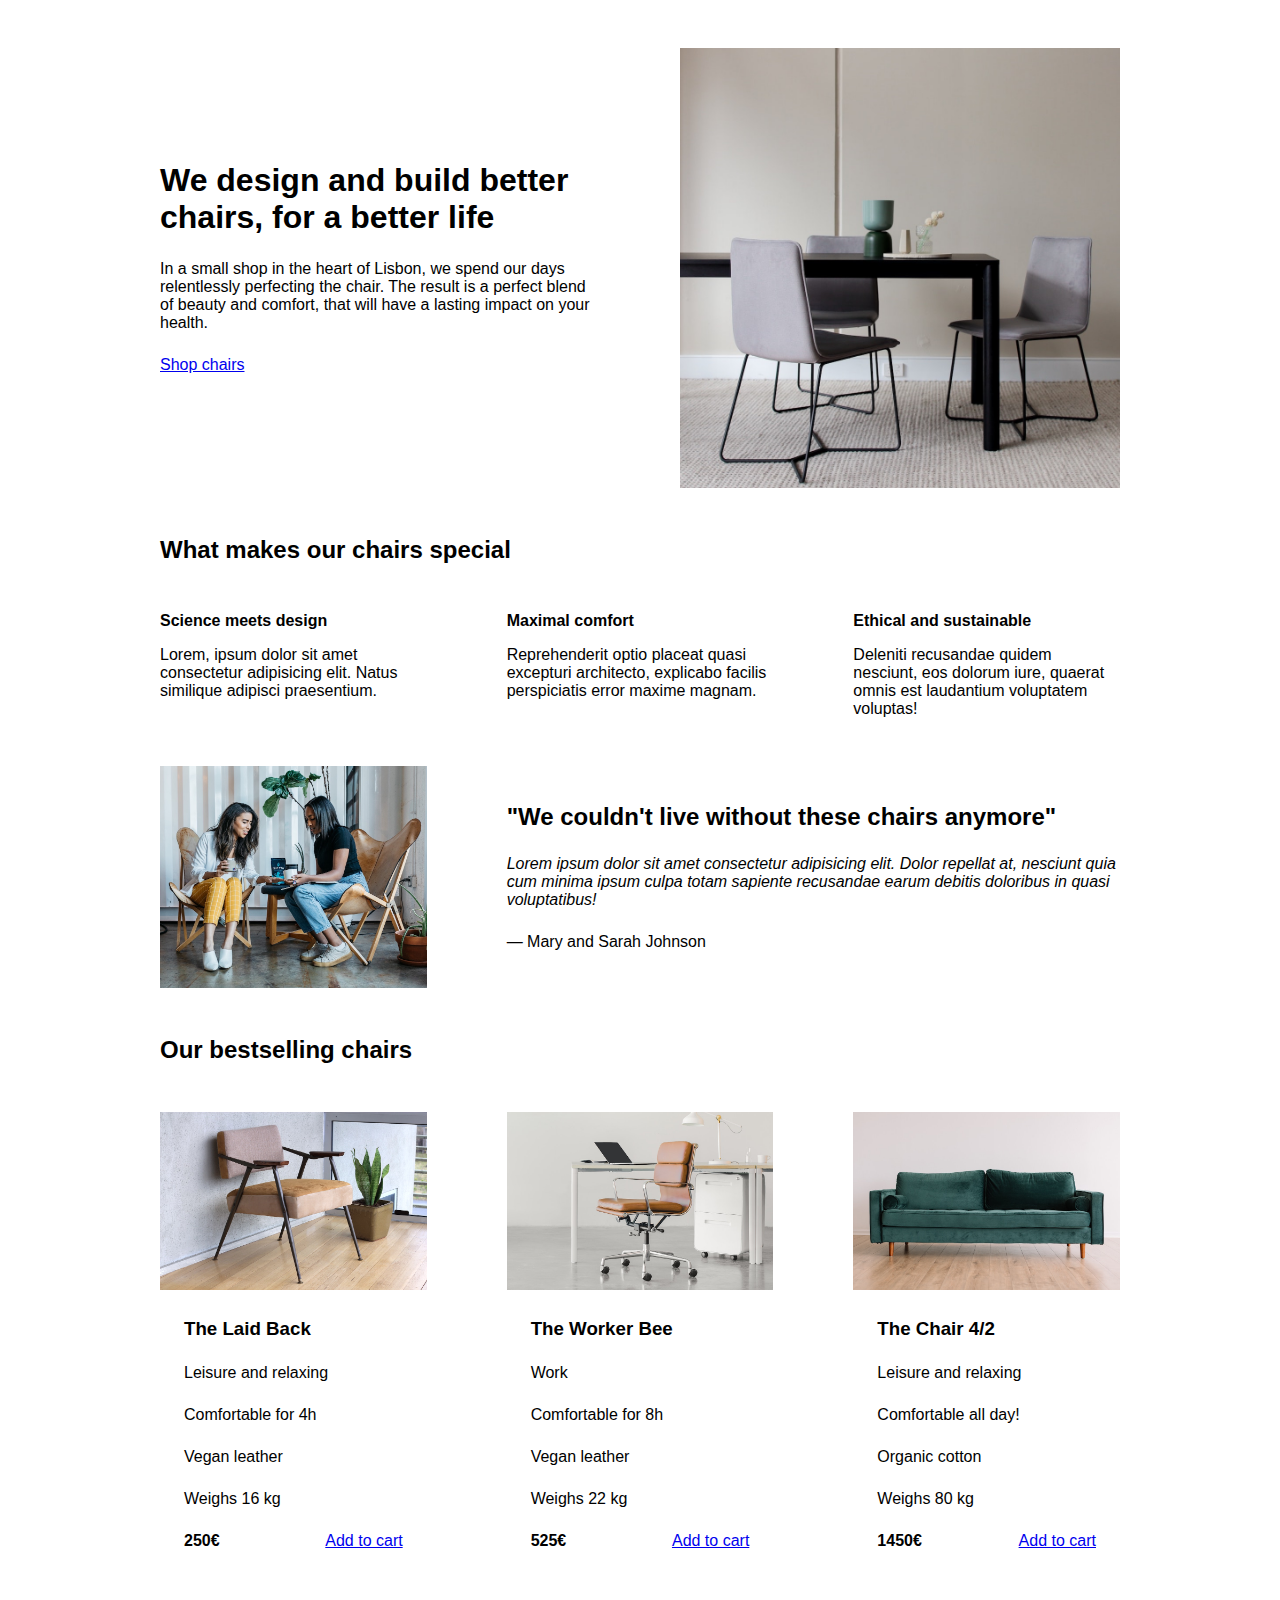
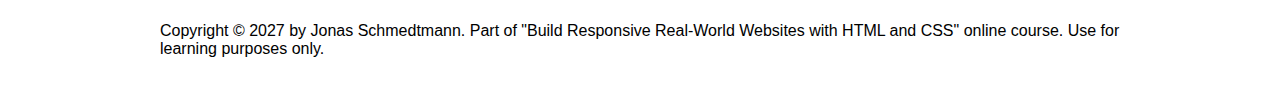
==== 05-Design/index.html @ 57378537 "starting design" ====
<!DOCTYPE html>
<html lang="en">
  <head>
    <meta charset="UTF-8" />
    <meta http-equiv="X-UA-Compatible" content="IE=edge" />
    <meta name="viewport" content="width=device-width, initial-scale=1.0" />

    <link rel="stylesheet" href="style.css" />
    <title>Lisbon Chair Shop</title>
  </head>
  <body>
    <div class="container">
      <header>
        <div class="header-text-box">
          <h1>We design and build better chairs, for a better life</h1>
          <p class="header-text">
            In a small shop in the heart of Lisbon, we spend our days
            relentlessly perfecting the chair. The result is a perfect blend of
            beauty and comfort, that will have a lasting impact on your health.
          </p>
          <a class="btn btn--big" href="#">Shop chairs</a>
        </div>
        <img src="hero.jpg" alt="Photo" />
      </header>

      <section>
        <h2>What makes our chairs special</h2>
        <div class="grid-3-cols">
          <div>
            <p class="features-title"><strong>Science meets design</strong></p>
            <p class="features-text">
              Lorem, ipsum dolor sit amet consectetur adipisicing elit. Natus
              similique adipisci praesentium.
            </p>
          </div>

          <div>
            <p class="features-title">
              <strong>Maximal comfort</strong>
            </p>
            <p class="features-text">
              Reprehenderit optio placeat quasi excepturi architecto, explicabo
              facilis perspiciatis error maxime magnam.
            </p>
          </div>

          <div>
            <p class="features-title">
              <strong>Ethical and sustainable</strong>
            </p>
            <p class="features-text">
              Deleniti recusandae quidem nesciunt, eos dolorum iure, quaerat
              omnis est laudantium voluptatem voluptas!
            </p>
          </div>
        </div>
      </section>

      <section class="testimonial-section">
        <div class="grid-3-cols">
          <img src="customers.jpg" alt="People sitting on chairs" />
          <div class="testimonial-box">
            <h2>"We couldn't live without these chairs anymore"</h2>
            <blockquote class="testimonial-text">
              Lorem ipsum dolor sit amet consectetur adipisicing elit. Dolor
              repellat at, nesciunt quia cum minima ipsum culpa totam sapiente
              recusandae earum debitis doloribus in quasi voluptatibus!
            </blockquote>
            <p class="testimonial-author">&mdash; Mary and Sarah Johnson</p>
          </div>
        </div>
      </section>

      <section>
        <h2>Our bestselling chairs</h2>
        <div class="grid-3-cols">
          <figure class="chair">
            <img src="chair-1.jpg" alt="Chair" />
            <div class="chair-box">
              <h3>The Laid Back</h3>
              <ul class="chair-details">
                <li>
                  <!-- Span is a generic INLINE text element, it doesn't have any meaning. It's like a div element, but inline -->
                  <span>Leisure and relaxing</span>
                </li>
                <li>
                  <span>Comfortable for 4h</span>
                </li>
                <li>
                  <span>Vegan leather</span>
                </li>
                <li>
                  <span>Weighs 16 kg</span>
                </li>
              </ul>
              <div class="chair-price">
                <strong>250€</strong>
                <a href="#" class="btn btn--small">Add to cart</a>
              </div>
            </div>
          </figure>

          <figure class="chair">
            <img src="chair-2.jpg" alt="Chair" />
            <div class="chair-box">
              <h3>The Worker Bee</h3>
              <ul class="chair-details">
                <li>
                  <span>Work</span>
                </li>
                <li>
                  <span>Comfortable for 8h</span>
                </li>
                <li>
                  <span>Vegan leather</span>
                </li>
                <li>
                  <span>Weighs 22 kg</span>
                </li>
              </ul>
              <div class="chair-price">
                <strong>525€</strong>
                <a href="#" class="btn btn--small">Add to cart</a>
              </div>
            </div>
          </figure>

          <figure class="chair">
            <img src="chair-3.jpg" alt="Chair" />
            <div class="chair-box">
              <h3>The Chair 4/2</h3>
              <ul class="chair-details">
                <li>
                  <span>Leisure and relaxing</span>
                </li>
                <li>
                  <span>Comfortable all day!</span>
                </li>
                <li>
                  <span>Organic cotton</span>
                </li>
                <li>
                  <span>Weighs 80 kg</span>
                </li>
              </ul>
              <div class="chair-price">
                <strong>1450€</strong>
                <a href="#" class="btn btn--small">Add to cart</a>
              </div>
            </div>
          </figure>
        </div>
      </section>

      <footer>
        Copyright &copy; 2027 by Jonas Schmedtmann. Part of "Build Responsive
        Real-World Websites with HTML and CSS" online course. Use for learning
        purposes only.
      </footer>
    </div>
  </body>
</html>
---- 05-Design/style.css ----
/*
SPACING SYSTEM (px)
2 / 4 / 8 / 12 / 16 / 24 / 32 / 48 / 64 / 80 / 96 / 128

FONT SIZE SYSTEM (px)
10 / 12 / 14 / 16 / 18 / 20 / 24 / 30 / 36 / 44 / 52 / 62 / 74 / 86 / 98
*/

* {
  margin: 0;
  padding: 0;
  box-sizing: border-box;
}

/* ------------------------ */
/* GENERAL STYLES */
/* ------------------------ */
body {
  font-family: sans-serif;
}

.container {
  width: 960px;
  margin: 0 auto;
}

header,
section {
  margin-bottom: 48px;
}

h2 {
  margin-bottom: 48px;
}

.grid-3-cols {
  display: grid;
  grid-template-columns: repeat(3, 1fr);
  column-gap: 80px;
}

/* ------------------------ */
/* COMPONENT STYLES */
/* ------------------------ */

/* HEADER */
header {
  display: grid;
  grid-template-columns: repeat(2, 1fr);
  column-gap: 80px;
  margin-top: 48px;
}

.header-text-box {
  align-self: center;
}

h1 {
  margin-bottom: 24px;
}

.header-text {
  margin-bottom: 24px;
}

img {
  width: 100%;
}

/* FEATURES */
.features-icon {
}

.features-title {
  margin-bottom: 16px;
}

.features-text {
}

/* TESTIMONIAL */
.testimonial-section {
}

.testimonial-box {
  grid-column: 2 / -1;
  align-self: center;
}

.testimonial-box h2 {
  margin-bottom: 24px;
}

.testimonial-text {
  font-style: italic;
  margin-bottom: 24px;
}

/* CHAIRS */
.chair-box {
  padding: 24px;
}

h3 {
  margin-bottom: 24px;
}

.chair-details {
  list-style: none;
  margin-bottom: 24px;
}

.chair-details li {
  display: flex;
  align-items: center;
  gap: 12px;
  margin-bottom: 24px;
}

.chair-details li:last-child {
  margin-bottom: 0;
}

.chair-icon {
}

.chair-price {
  display: flex;
  justify-content: space-between;
}

footer {
  margin-bottom: 48px;
}
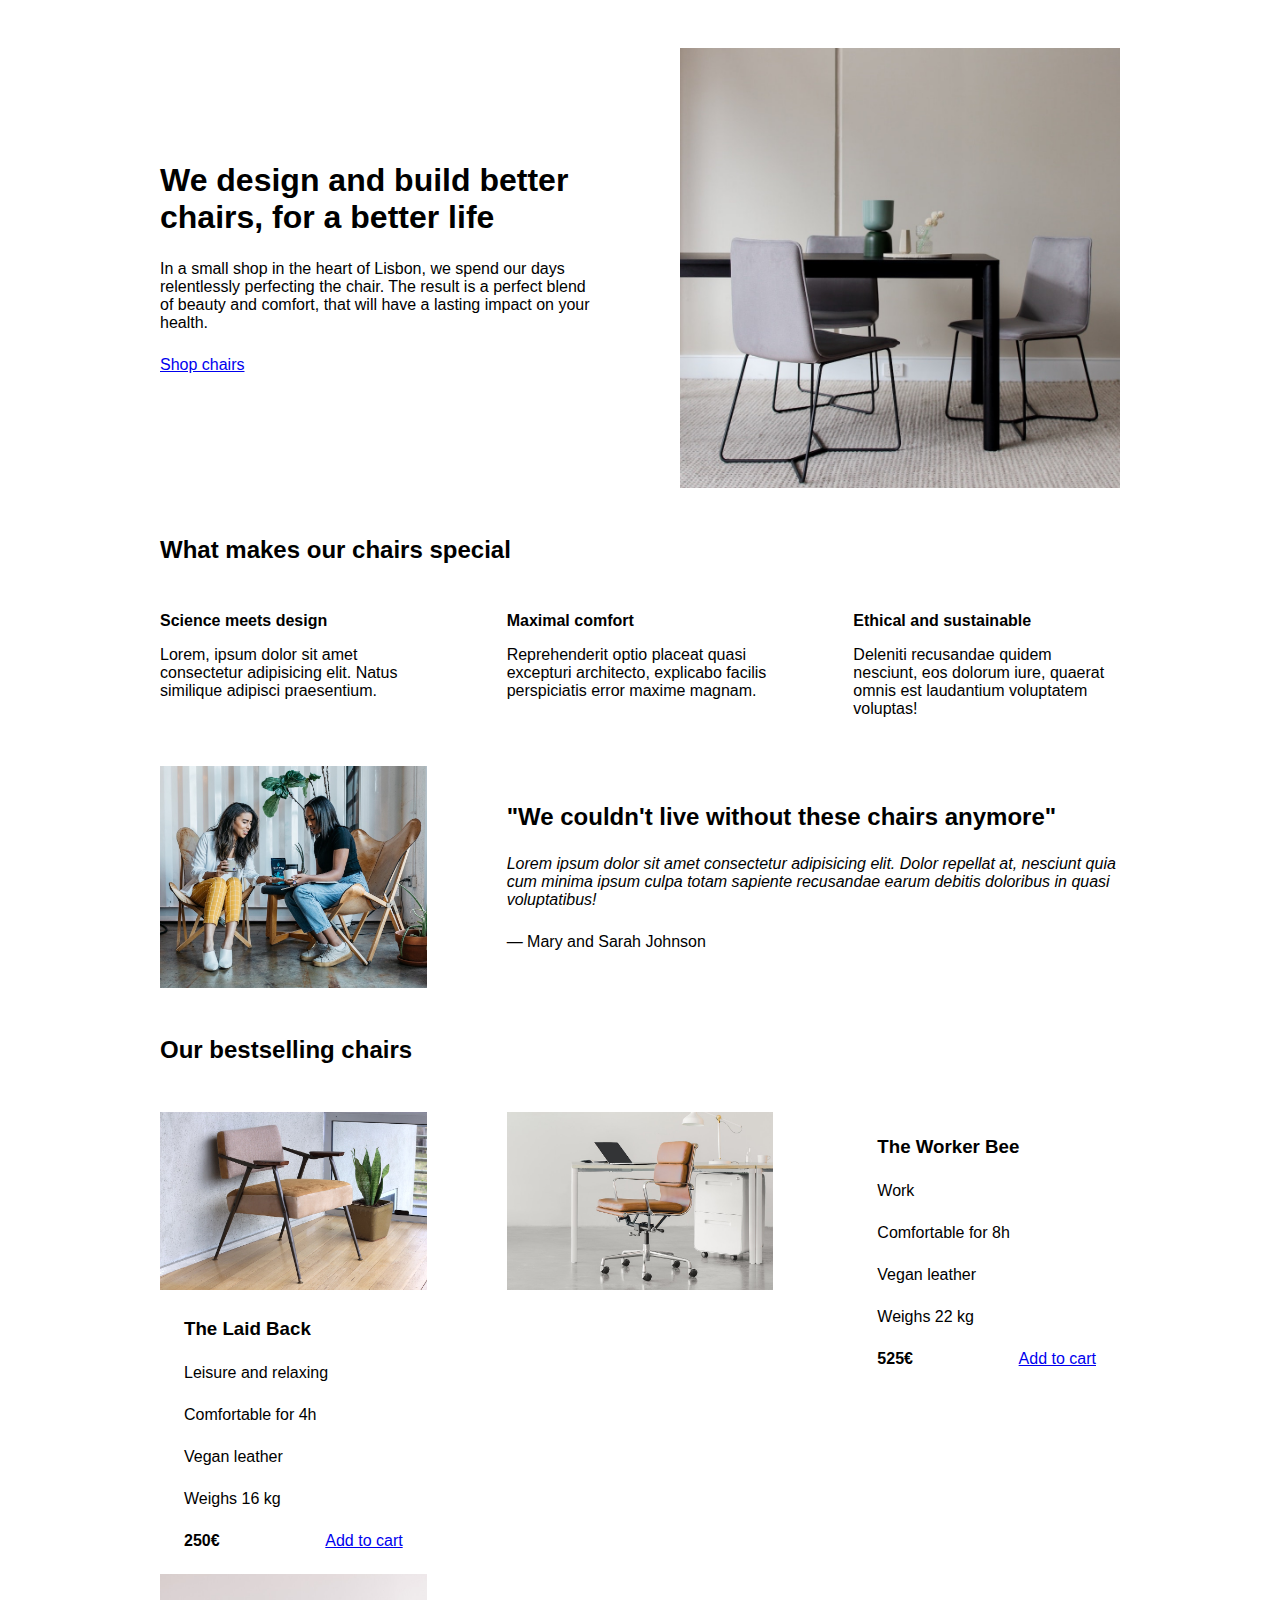
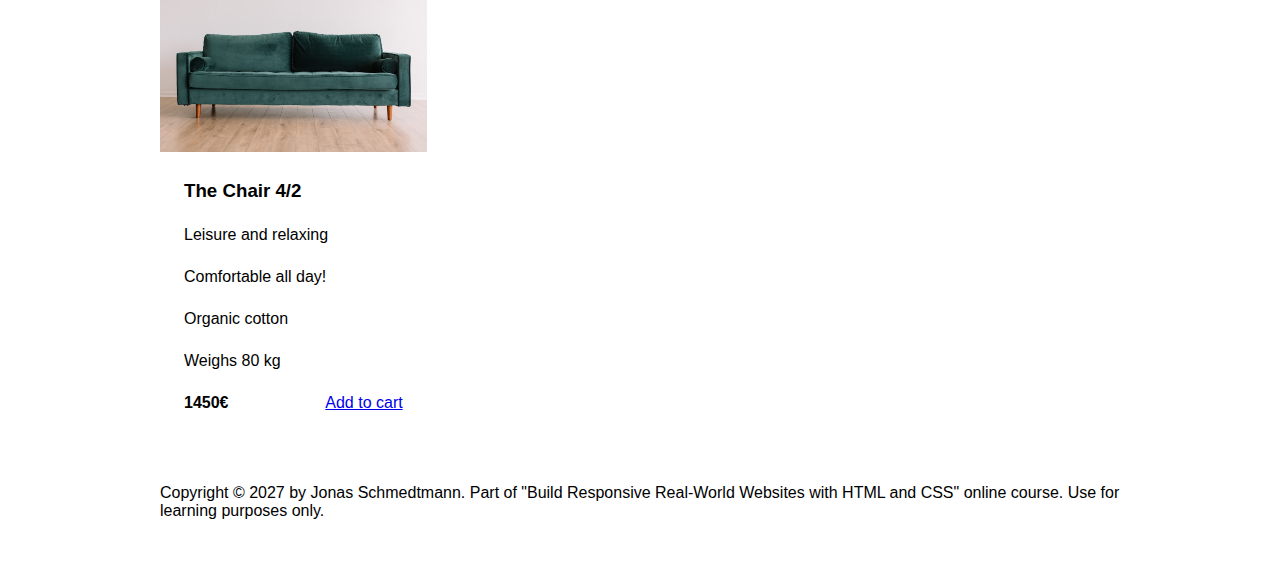
==== commit 8a044651: "car repair project starting" ====
--- a/05-Design/index.html
+++ b/05-Design/index.html
@@ -100,7 +100,6 @@
             </div>
           </figure>
 
-          <figure class="chair">
             <img src="chair-2.jpg" alt="Chair" />
             <div class="chair-box">
               <h3>The Worker Bee</h3>
